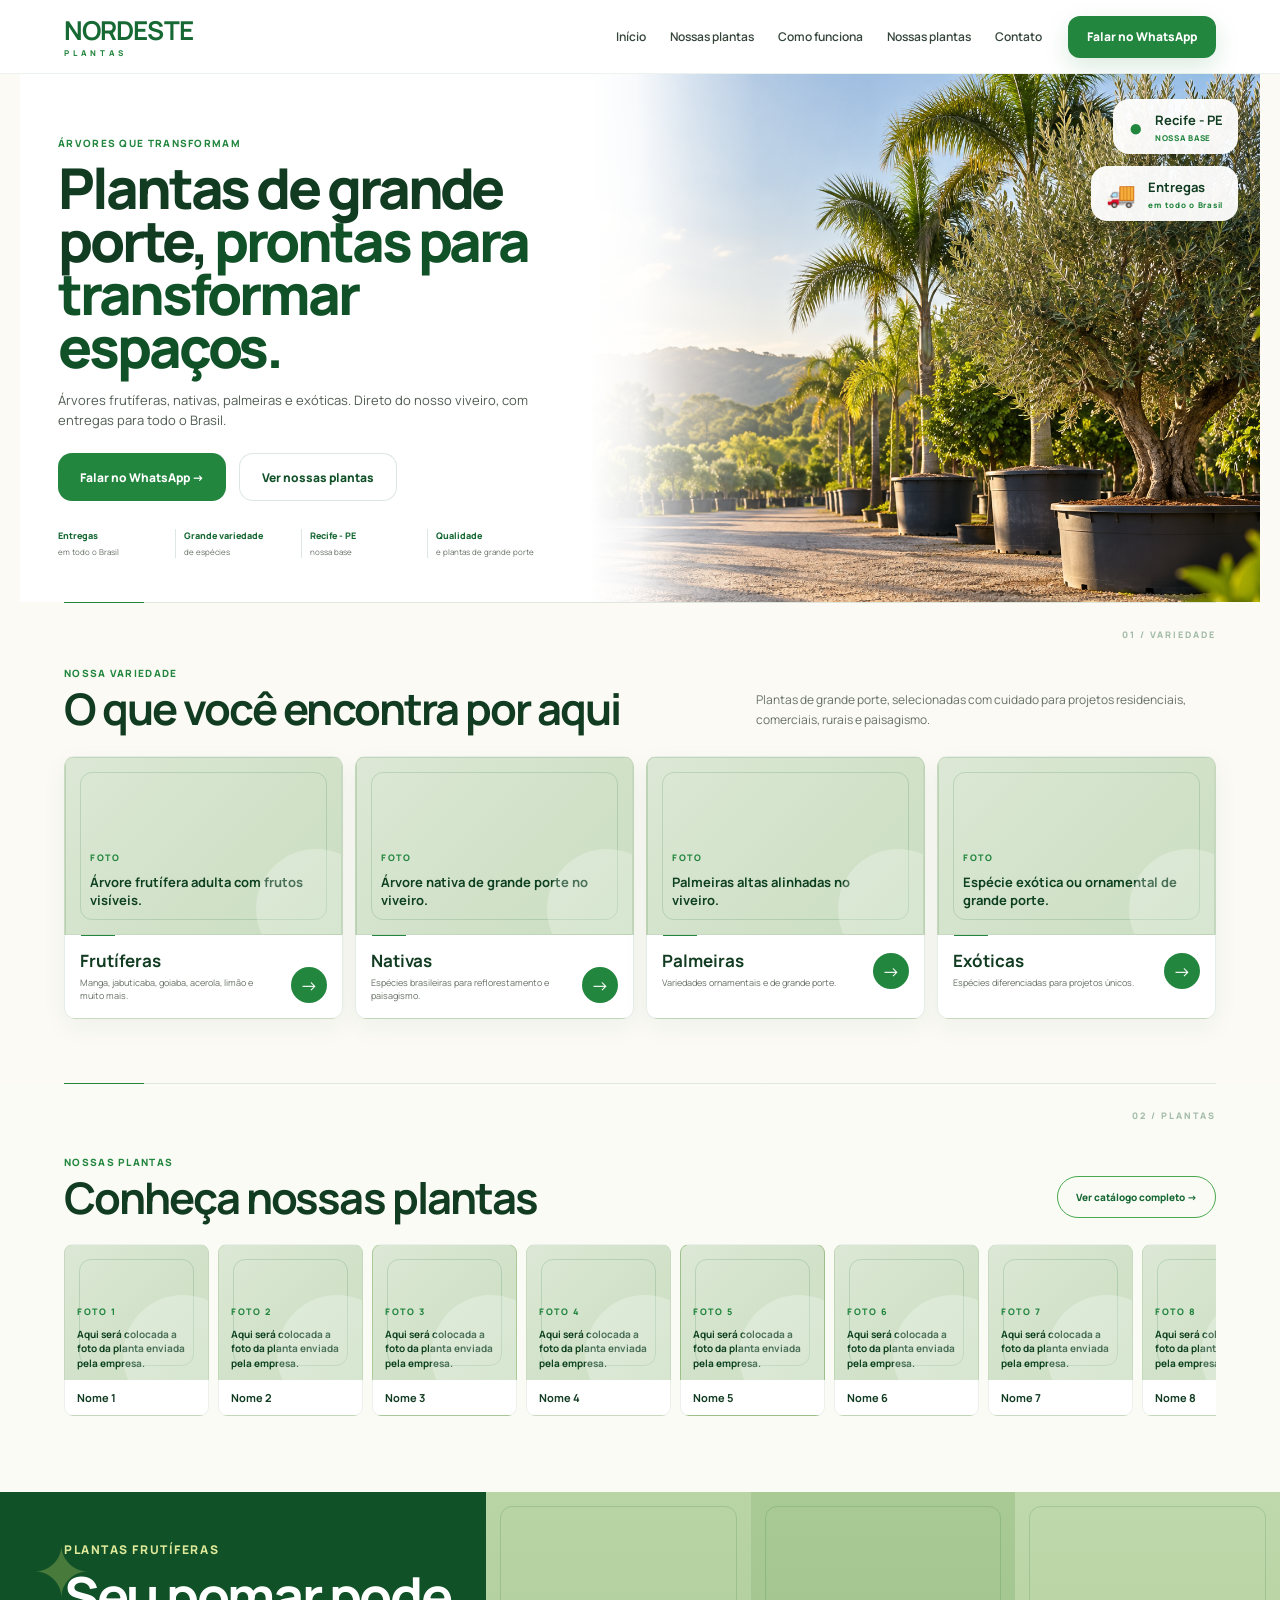
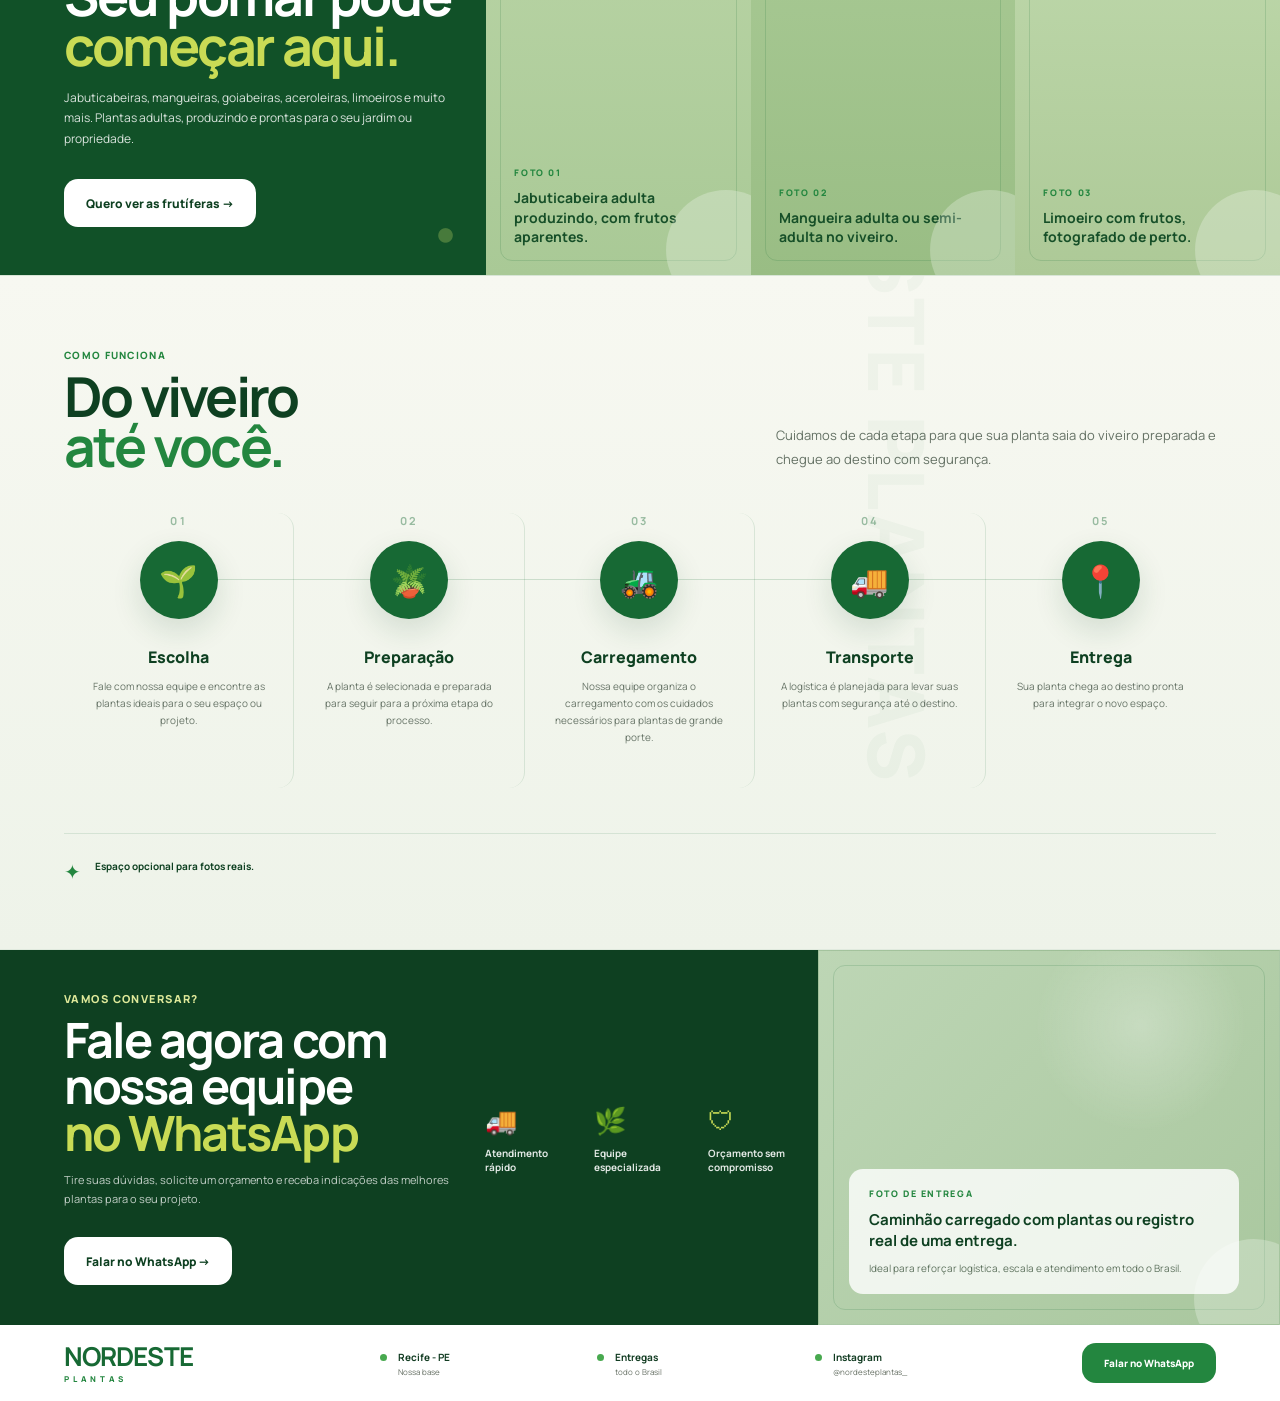
==== nordeste-plantas-landing/index.html @ 73babb0a "primeiro commit" ====
<!doctype html>
<html lang="pt-BR">
<head>
  <meta charset="utf-8">
  <meta name="viewport" content="width=device-width, initial-scale=1">
  <meta name="description" content="Nordeste Plantas — plantas de grande porte, frutíferas, nativas, palmeiras e exóticas com entregas para todo o Brasil.">
  <title>Nordeste Plantas</title>

  <link rel="preconnect" href="https://fonts.googleapis.com">
  <link rel="preconnect" href="https://fonts.gstatic.com" crossorigin>
  <link href="https://fonts.googleapis.com/css2?family=Manrope:wght@400;500;600;700;800&display=swap" rel="stylesheet">

  <link rel="stylesheet" href="style.css">
</head>

<body>

<header class="site-header">
  <a href="#inicio" class="brand" aria-label="Nordeste Plantas">
    <span class="brand-main">NORDESTE</span>
    <span class="brand-sub">PLANTAS</span>
  </a>

  <button class="menu-button" id="menuButton" aria-label="Abrir menu" aria-expanded="false">
    <span></span><span></span>
  </button>

  <nav class="site-nav" id="siteNav">
    <a href="#inicio">Início</a>
    <a href="#plantas">Nossas plantas</a>
    <a href="#processo">Como funciona</a>
    <a href="#viveiro">Nossas plantas</a>
    <a href="#contato">Contato</a>
  </nav>

  <a class="header-cta" href="https://wa.me/55NUMERO" target="_blank" rel="noopener noreferrer">
    Falar no WhatsApp
  </a>
</header>


<main>

  <!-- HERO -->
  <section class="hero" id="inicio">
    <div class="hero-copy">
      <p class="eyebrow">ÁRVORES QUE TRANSFORMAM</p>

      <h1>
        Plantas de grande porte,
        <span>prontas para transformar espaços.</span>
      </h1>

      <p class="hero-text">
        Árvores frutíferas, nativas, palmeiras e exóticas.
        Direto do nosso viveiro, com entregas para todo o Brasil.
      </p>

      <div class="hero-actions">
        <a class="btn btn-primary" href="https://wa.me/55NUMERO" target="_blank" rel="noopener noreferrer">
          Falar no WhatsApp →
        </a>

        <a class="btn btn-secondary" href="#plantas">
          Ver nossas plantas
        </a>
      </div>

      <div class="hero-facts">
        <div><strong>Entregas</strong><span>em todo o Brasil</span></div>
        <div><strong>Grande variedade</strong><span>de espécies</span></div>
        <div><strong>Recife - PE</strong><span>nossa base</span></div>
        <div><strong>Qualidade</strong><span>e plantas de grande porte</span></div>
      </div>
    </div>

    <div class="hero-visual">
      <img src="images/hero.png" alt="Foto principal do viveiro da Nordeste Plantas">

<div class="hero-badge badge-location">
        <span>●</span>
        <div><strong>Recife - PE</strong><small>NOSSA BASE</small></div>
      </div>

      <div class="hero-badge badge-delivery">
        <span>🚚</span>
        <div><strong>Entregas</strong><small>em todo o Brasil</small></div>
      </div>
    </div>
  </section>


  <!-- VARIEDADE -->
  <section class="catalog-section graphic-section" id="plantas"><span class="section-marker">01 / VARIEDADE</span>
    <div class="section-heading split">
      <div>
        <p class="eyebrow">NOSSA VARIEDADE</p>
        <h2>O que você encontra por aqui</h2>
      </div>

      <p>
        Plantas de grande porte, selecionadas com cuidado para projetos residenciais,
        comerciais, rurais e paisagismo.
      </p>
    </div>

    <div class="category-grid">
      <article class="category-card">
        <div class="image-slot category-slot"><span>FOTO</span><strong>Árvore frutífera adulta com frutos visíveis.</strong></div>
        <div class="card-copy">
          <div><h3>Frutíferas</h3><p>Manga, jabuticaba, goiaba, acerola, limão e muito mais.</p></div>
          <a href="#frutiferas">→</a>
        </div>
      </article>

      <article class="category-card">
        <div class="image-slot category-slot"><span>FOTO</span><strong>Árvore nativa de grande porte no viveiro.</strong></div>
        <div class="card-copy">
          <div><h3>Nativas</h3><p>Espécies brasileiras para reflorestamento e paisagismo.</p></div>
          <a href="#viveiro">→</a>
        </div>
      </article>

      <article class="category-card">
        <div class="image-slot category-slot"><span>FOTO</span><strong>Palmeiras altas alinhadas no viveiro.</strong></div>
        <div class="card-copy">
          <div><h3>Palmeiras</h3><p>Variedades ornamentais e de grande porte.</p></div>
          <a href="#viveiro">→</a>
        </div>
      </article>

      <article class="category-card">
        <div class="image-slot category-slot"><span>FOTO</span><strong>Espécie exótica ou ornamental de grande porte.</strong></div>
        <div class="card-copy">
          <div><h3>Exóticas</h3><p>Espécies diferenciadas para projetos únicos.</p></div>
          <a href="#viveiro">→</a>
        </div>
      </article>
    </div>
  </section>


  <!-- NOSSAS PLANTAS -->
<section class="nursery-section graphic-section" id="viveiro"><span class="section-marker">02 / PLANTAS</span>
    <div class="section-heading split">
      <div>
        <p class="eyebrow">NOSSAS PLANTAS</p>
        <h2>Conheça nossas plantas</h2>
      </div>

      <a class="outline-link" href="https://wa.me/55NUMERO" target="_blank" rel="noopener noreferrer">
        Ver catálogo completo →
      </a>
    </div>

    <div class="nursery-track" id="nurseryTrack">
      <article>
        <div class="image-slot nursery-slot"><span>FOTO 1</span><strong>Aqui será colocada a foto da planta enviada pela empresa.</strong></div>
        <div><strong>Nome 1</strong></div>
      </article>
      <article>
        <div class="image-slot nursery-slot"><span>FOTO 2</span><strong>Aqui será colocada a foto da planta enviada pela empresa.</strong></div>
        <div><strong>Nome 2</strong></div>
      </article>
      <article>
        <div class="image-slot nursery-slot"><span>FOTO 3</span><strong>Aqui será colocada a foto da planta enviada pela empresa.</strong></div>
        <div><strong>Nome 3</strong></div>
      </article>
      <article>
        <div class="image-slot nursery-slot"><span>FOTO 4</span><strong>Aqui será colocada a foto da planta enviada pela empresa.</strong></div>
        <div><strong>Nome 4</strong></div>
      </article>
      <article>
        <div class="image-slot nursery-slot"><span>FOTO 5</span><strong>Aqui será colocada a foto da planta enviada pela empresa.</strong></div>
        <div><strong>Nome 5</strong></div>
      </article>
      <article>
        <div class="image-slot nursery-slot"><span>FOTO 6</span><strong>Aqui será colocada a foto da planta enviada pela empresa.</strong></div>
        <div><strong>Nome 6</strong></div>
      </article>
      <article>
        <div class="image-slot nursery-slot"><span>FOTO 7</span><strong>Aqui será colocada a foto da planta enviada pela empresa.</strong></div>
        <div><strong>Nome 7</strong></div>
      </article>
      <article>
        <div class="image-slot nursery-slot"><span>FOTO 8</span><strong>Aqui será colocada a foto da planta enviada pela empresa.</strong></div>
        <div><strong>Nome 8</strong></div>
      </article>
    </div>
  </section>

  <!-- FRUTÍFERAS -->
  <section class="fruit-section" id="frutiferas"><span class="fruit-deco deco-one">✦</span><span class="fruit-deco deco-two">●</span>
    <div class="fruit-copy">
      <p class="eyebrow light">PLANTAS FRUTÍFERAS</p>
      <h2>Seu pomar pode <span>começar aqui.</span></h2>
      <p>
        Jabuticabeiras, mangueiras, goiabeiras, aceroleiras, limoeiros e muito mais.
        Plantas adultas, produzindo e prontas para o seu jardim ou propriedade.
      </p>

      <a class="btn btn-light" href="https://wa.me/55NUMERO" target="_blank" rel="noopener noreferrer">
        Quero ver as frutíferas →
      </a>
    </div>

    <div class="fruit-gallery">
      <div class="image-slot fruit-slot"><span>FOTO 01</span><strong>Jabuticabeira adulta produzindo, com frutos aparentes.</strong></div>
      <div class="image-slot fruit-slot"><span>FOTO 02</span><strong>Mangueira adulta ou semi-adulta no viveiro.</strong></div>
      <div class="image-slot fruit-slot"><span>FOTO 03</span><strong>Limoeiro com frutos, fotografado de perto.</strong></div>
    </div>
  </section>


  <!-- PROCESSO -->
  <section class="process-section process-green" id="processo"><span class="process-watermark">NORDESTE PLANTAS</span>

    <div class="process-intro">

      <div>
        <p class="eyebrow light">COMO FUNCIONA</p>

        <h2>
          Do viveiro
          <span>até você.</span>
        </h2>
      </div>

      <p>
        Cuidamos de cada etapa para que sua planta saia do viveiro
        preparada e chegue ao destino com segurança.
      </p>

    </div>

    <div class="process-flow">

      <article class="process-step">
        <span class="step-number">01</span>
        <div class="step-icon">🌱</div>
        <div class="step-copy">
          <h3>Escolha</h3>
          <p>
            Fale com nossa equipe e encontre as plantas
            ideais para o seu espaço ou projeto.
          </p>
        </div>
      </article>

      <article class="process-step">
        <span class="step-number">02</span>
        <div class="step-icon">🪴</div>
        <div class="step-copy">
          <h3>Preparação</h3>
          <p>
            A planta é selecionada e preparada para seguir
            para a próxima etapa do processo.
          </p>
        </div>
      </article>

      <article class="process-step">
        <span class="step-number">03</span>
        <div class="step-icon">🚜</div>
        <div class="step-copy">
          <h3>Carregamento</h3>
          <p>
            Nossa equipe organiza o carregamento com os
            cuidados necessários para plantas de grande porte.
          </p>
        </div>
      </article>

      <article class="process-step">
        <span class="step-number">04</span>
        <div class="step-icon">🚚</div>
        <div class="step-copy">
          <h3>Transporte</h3>
          <p>
            A logística é planejada para levar suas plantas
            com segurança até o destino.
          </p>
        </div>
      </article>

      <article class="process-step">
        <span class="step-number">05</span>
        <div class="step-icon">📍</div>
        <div class="step-copy">
          <h3>Entrega</h3>
          <p>
            Sua planta chega ao destino pronta para integrar
            o novo espaço.
          </p>
        </div>
      </article>

    </div>

    <div class="process-note">
      <span>✦</span>

      <p>
        <strong>Espaço opcional para fotos reais.</strong>
       
      </p>
    </div>

  </section>


  <!-- CTA -->
  <section class="final-cta" id="contato">
    <div class="cta-copy">
      <p class="eyebrow light">VAMOS CONVERSAR?</p>
      <h2>Fale agora com nossa equipe <span>no WhatsApp</span></h2>
      <p>
        Tire suas dúvidas, solicite um orçamento e receba indicações das melhores
        plantas para o seu projeto.
      </p>

      <a class="btn btn-light" href="https://wa.me/55NUMERO" target="_blank" rel="noopener noreferrer">
        Falar no WhatsApp →
      </a>
    </div>

    <div class="cta-points">
      <div><span>🚚</span><strong>Atendimento rápido</strong></div>
      <div><span>🌿</span><strong>Equipe especializada</strong></div>
      <div><span>🛡</span><strong>Orçamento sem compromisso</strong></div>
    </div>

    <div class="cta-image image-slot cta-photo-slot">
      <div class="image-slot-content">
        <span>FOTO DE ENTREGA</span>
        <strong>Caminhão carregado com plantas ou registro real de uma entrega.</strong>
        <small>Ideal para reforçar logística, escala e atendimento em todo o Brasil.</small>
      </div>
    </div>
  </section>

</main>


<footer class="site-footer">
  <a href="#inicio" class="brand footer-brand">
    <span class="brand-main">NORDESTE</span>
    <span class="brand-sub">PLANTAS</span>
  </a>

  <div class="footer-item"><strong>Recife - PE</strong><span>Nossa base</span></div>
  <div class="footer-item"><strong>Entregas</strong><span>todo o Brasil</span></div>
  <div class="footer-item"><strong>Instagram</strong><span>@nordesteplantas_</span></div>

  <a class="footer-cta" href="https://wa.me/55NUMERO" target="_blank" rel="noopener noreferrer">
    Falar no WhatsApp
  </a>
</footer>

<script src="script.js"></script>
</body>
</html>
---- nordeste-plantas-landing/style.css ----
:root {
  --green-950: #0e4021;
  --green-900: #115128;
  --green-800: #176934;
  --green-700: #23863f;
  --green-500: #48a94f;

  --lime: #c9db55;

  --cream: #faf9f2;
  --paper: #ffffff;
  --soft: #f1f5eb;

  --text: #123c22;
  --muted: #667064;

  --line: rgba(20, 86, 43, .14);
  --shadow: 0 18px 45px rgba(20, 70, 35, .10);
}

* {
  box-sizing: border-box;
}

html {
  scroll-behavior: smooth;
}

body {
  margin: 0;
  background: var(--cream);
  color: var(--text);
  font-family: "Manrope", sans-serif;
  overflow-x: hidden;
}

img {
  width: 100%;
  display: block;
}

a {
  color: inherit;
  text-decoration: none;
}

button {
  font: inherit;
}


/* HEADER */

.site-header {
  height: 88px;
  padding: 0 5vw;

  position: sticky;
  top: 0;
  z-index: 50;

  display: flex;
  align-items: center;
  gap: 30px;

  background: rgba(255,255,255,.94);
  backdrop-filter: blur(14px);

  border-bottom: 1px solid rgba(24,87,42,.08);
}

.brand {
  margin-right: auto;

  display: inline-flex;
  flex-direction: column;

  line-height: 1;
}

.brand-main {
  color: var(--green-800);

  font-size: 28px;
  font-weight: 700;

  letter-spacing: -.035em;
}

.brand-sub {
  margin-top: 8px;

  color: var(--green-700);

  font-size: 9px;
  font-weight: 800;

  letter-spacing: .50em;
}

.site-nav {
  display: flex;
  align-items: center;
  gap: 26px;
}

.site-nav a {
  color: #35453a;

  font-size: 12px;
  font-weight: 600;

  position: relative;
}

.site-nav a::after {
  content: "";

  position: absolute;

  left: 0;
  bottom: -7px;

  width: 0;
  height: 2px;

  background: var(--green-700);

  transition: width .25s ease;
}

.site-nav a:hover::after {
  width: 100%;
}

.header-cta,
.btn,
.footer-cta {
  min-height: 48px;

  padding: 0 22px;

  display: inline-flex;
  align-items: center;
  justify-content: center;

  border-radius: 14px;

  font-size: 12px;
  font-weight: 800;

  transition:
    transform .25s ease,
    box-shadow .25s ease;
}

.header-cta {
  color: white;
  background: var(--green-700);

  box-shadow: 0 9px 25px rgba(32,129,58,.16);
}

.header-cta:hover,
.btn:hover,
.footer-cta:hover {
  transform: translateY(-2px);
}

.menu-button {
  display: none;

  width: 42px;
  height: 42px;

  padding: 0;

  border: 0;

  background: transparent;
}

.menu-button span {
  display: block;

  width: 24px;
  height: 1px;

  margin: 6px auto;

  background: var(--green-900);
}


/* TEXT */

.eyebrow {
  margin: 0;

  color: var(--green-700);

  font-size: 10px;
  font-weight: 800;

  letter-spacing: .13em;
}

.eyebrow.light {
  color: #dfe99a;
}

.section-heading {
  margin-bottom: 36px;
}

.section-heading.split {
  display: flex;
  align-items: end;
  justify-content: space-between;

  gap: 40px;
}

.section-heading h2 {
  margin: 8px 0 0;

  font-size: clamp(34px, 4vw, 55px);
  line-height: .96;

  letter-spacing: -.045em;
}

.section-heading > p {
  max-width: 510px;

  margin: 0;

  color: var(--muted);

  font-size: 13px;

  line-height: 1.8;
}


/* HERO */

.hero {
  min-height: 665px;

  display: grid;
  grid-template-columns: 47% 53%;

  overflow: hidden;

  background: var(--paper);
}

.hero-copy {
  padding: 80px 4vw 60px 6vw;

  align-self: center;

  z-index: 2;
}

.hero h1 {
  max-width: 650px;

  margin: 16px 0 20px;

  font-size: clamp(48px, 5.5vw, 76px);
  font-weight: 800;

  line-height: .93;

  letter-spacing: -.055em;
}

.hero h1 span {
  color: var(--green-900);
}

.hero-text {
  max-width: 560px;

  margin: 0;

  color: #505c52;

  font-size: 15px;

  line-height: 1.7;
}

.hero-actions {
  margin-top: 28px;

  display: flex;
  gap: 13px;
  flex-wrap: wrap;
}

.btn-primary {
  color: white;
  background: var(--green-700);
}

.btn-secondary {
  color: var(--green-900);

  border: 1px solid var(--line);

  background: #fff;
}

.hero-facts {
  margin-top: 40px;

  display: grid;
  grid-template-columns:
    repeat(4, 1fr);

  gap: 10px;
}

.hero-facts div {
  padding-right: 12px;

  border-right: 1px solid var(--line);
}

.hero-facts div:last-child {
  border: 0;
}

.hero-facts strong,
.hero-facts span {
  display: block;
}

.hero-facts strong {
  color: var(--green-800);

  font-size: 10px;
  font-weight: 800;
}

.hero-facts span {
  margin-top: 4px;

  color: var(--muted);

  font-size: 9px;

  line-height: 1.45;
}

.hero-visual {
  position: relative;

  min-height: 665px;
}

.hero-visual > img {
  width: 100%;
  height: 100%;

  object-fit: cover;
}

.hero-visual::before {
  content: "";

  position: absolute;
  inset: 0;

  z-index: 1;

  background:
    linear-gradient(
      90deg,
      white 0%,
      rgba(255,255,255,.75) 5%,
      rgba(255,255,255,.1) 18%,
      transparent 34%
    );
}

.hero-badge {
  position: absolute;

  right: 24px;

  z-index: 3;

  padding: 14px 18px;

  display: flex;
  align-items: center;

  gap: 12px;

  border-radius: 18px;

  background: rgba(255,255,255,.95);

  box-shadow: var(--shadow);
}

.hero-badge > span {
  color: var(--green-700);

  font-size: 24px;
}

.hero-badge strong,
.hero-badge small {
  display: block;
}

.hero-badge strong {
  font-size: 13px;
}

.hero-badge small {
  margin-top: 3px;

  color: var(--green-700);

  font-size: 8px;
  font-weight: 800;

  letter-spacing: .09em;
}

.badge-location {
  top: 30px;
}

.badge-delivery {
  top: 110px;
}


/* CATALOG */

.catalog-section,
.process-section,
.nursery-section {
  padding: 85px 5vw;
}

.category-grid {
  display: grid;
  grid-template-columns: repeat(4,1fr);

  gap: 14px;
}

.category-card {
  overflow: hidden;

  border-radius: 14px;

  background: white;

  border: 1px solid rgba(19,76,36,.1);

  box-shadow:
    0 10px 35px rgba(23,78,38,.06);
}

.category-card > img {
  height: 220px;

  object-fit: cover;
}

.card-copy {
  padding: 18px;

  display: flex;
  gap: 16px;
  justify-content: space-between;
  align-items: flex-end;
}

.card-copy h3 {
  margin: 0 0 4px;

  font-size: 20px;
}

.card-copy p {
  margin: 0;

  color: var(--muted);

  font-size: 10px;

  line-height: 1.5;
}

.card-copy > a {
  flex: 0 0 auto;

  width: 36px;
  height: 36px;

  display: grid;
  place-items: center;

  border-radius: 50%;

  color: white;
  background: var(--green-700);

  font-size: 18px;
}


/* FRUITS */

.fruit-section {
  min-height: 440px;

  display: grid;
  grid-template-columns: 38% 62%;

  color: white;
  background: var(--green-900);

  overflow: hidden;
}

.fruit-copy {
  padding: 64px 5vw;

  align-self: center;
}

.fruit-copy h2 {
  margin: 10px 0 16px;

  font-size: clamp(42px, 5vw, 68px);
  line-height: .94;

  letter-spacing: -.045em;
}

.fruit-copy h2 span {
  display: block;

  color: var(--lime);
}

.fruit-copy > p {
  max-width: 520px;

  color: rgba(255,255,255,.84);

  font-size: 13px;

  line-height: 1.7;
}

.btn-light {
  margin-top: 18px;

  color: var(--green-950);

  background: white;
}

.fruit-gallery {
  display: grid;
  grid-template-columns:
    1fr 1fr 1fr;

  min-height: 440px;
}

.fruit-gallery img {
  height: 100%;
  object-fit: cover;
}



/* PROCESS — DO VIVEIRO ATÉ VOCÊ */

.process-green {
  padding: 90px 5vw 85px;
  background: linear-gradient(135deg, #0f4d27, #176934);
  color: white;
  overflow: hidden;
}

.process-intro {
  max-width: 1250px;
  margin: 0 auto 55px;
  display: flex;
  align-items: flex-end;
  justify-content: space-between;
  gap: 50px;
}

.process-intro > div {
  max-width: 650px;
}

.process-intro .eyebrow {
  color: #cadd82;
}

.process-intro h2 {
  margin: 10px 0 0;
  font-size: clamp(44px, 5vw, 70px);
  line-height: .9;
  letter-spacing: -.05em;
}

.process-intro h2 span {
  display: block;
  color: #d5e66e;
}

.process-intro > p {
  max-width: 440px;
  margin: 0;
  color: rgba(255,255,255,.72);
  font-size: 13px;
  line-height: 1.8;
}

.process-flow {
  max-width: 1250px;
  margin: auto;
  display: grid;
  grid-template-columns: repeat(5, 1fr);
  position: relative;
}

.process-flow::before {
  content: "";
  position: absolute;
  left: 8%;
  right: 8%;
  top: 76px;
  height: 1px;
  background: rgba(255,255,255,.22);
  z-index: 0;
}

.process-step {
  position: relative;
  z-index: 1;
  min-height: 330px;
  padding: 0 24px 25px;
  text-align: center;
  border-right: 1px solid rgba(255,255,255,.12);
}

.process-step:last-child {
  border-right: none;
}

.step-number {
  display: block;
  margin-bottom: 13px;
  color: rgba(255,255,255,.35);
  font-size: 11px;
  font-weight: 700;
  letter-spacing: .2em;
}

.process-step .step-icon {
  width: 92px;
  height: 92px;
  margin: 0 auto 27px;
  display: grid;
  place-items: center;
  position: relative;
  z-index: 2;
  border-radius: 50%;
  background: rgba(255,255,255,.95);
  color: #125c2d;
  font-size: 36px;
  box-shadow: 0 15px 35px rgba(0,0,0,.13);
  transition: transform .3s ease, box-shadow .3s ease;
}

.process-step:hover .step-icon {
  transform: translateY(-5px);
  box-shadow: 0 20px 40px rgba(0,0,0,.18);
}

.step-copy h3 {
  margin: 0 0 10px;
  font-size: 16px;
  font-weight: 800;
}

.step-copy p {
  max-width: 185px;
  margin: auto;
  color: rgba(255,255,255,.68);
  font-size: 10px;
  line-height: 1.7;
}

.process-note {
  max-width: 1250px;
  margin: 45px auto 0;
  padding-top: 24px;
  display: flex;
  gap: 14px;
  align-items: flex-start;
  border-top: 1px solid rgba(255,255,255,.14);
}

.process-note > span {
  color: #d5e66e;
  font-size: 20px;
}

.process-note p {
  max-width: 680px;
  margin: 0;
  color: rgba(255,255,255,.60);
  font-size: 10px;
  line-height: 1.7;
}

.process-note strong {
  color: rgba(255,255,255,.92);
}


/* NURSERY */

.nursery-section {
  background: #fbfbf6;
}

.outline-link {
  min-height: 42px;

  padding: 0 18px;

  display: inline-flex;
  align-items: center;

  border-radius: 999px;

  border: 1px solid var(--green-500);

  color: var(--green-800);

  font-size: 10px;
  font-weight: 800;
}

.nursery-track {
  display: grid;
  grid-template-columns:
    repeat(8, minmax(160px,1fr));

  gap: 10px;

  overflow-x: auto;

  padding-bottom: 6px;

  scrollbar-width: thin;
}

.nursery-track article {
  min-width: 160px;

  overflow: hidden;

  border-radius: 10px;

  background: white;

  border: 1px solid rgba(18,72,32,.08);
}

.nursery-track img {
  height: 170px;

  object-fit: cover;
}

.nursery-track article div {
  padding: 10px 12px;
}

.nursery-track strong,
.nursery-track small {
  display: block;
}

.nursery-track strong {
  font-size: 11px;
}

.nursery-track small {
  margin-top: 2px;

  color: var(--muted);

  font-size: 8px;
}


/* CTA */

.final-cta {
  min-height: 330px;

  display: grid;
  grid-template-columns:
    1.1fr .75fr 1fr;

  align-items: center;

  color: white;
  background: var(--green-950);
}

.cta-copy {
  padding: 50px 0 50px 5vw;
}

.cta-copy h2 {
  margin: 8px 0 14px;

  font-size: clamp(38px, 4.5vw, 58px);
  line-height: .96;

  letter-spacing: -.04em;
}

.cta-copy h2 span {
  display: block;

  color: var(--lime);
}

.cta-copy > p {
  max-width: 520px;

  color: rgba(255,255,255,.75);

  font-size: 11px;

  line-height: 1.7;
}

.cta-points {
  display: flex;
  justify-content: center;

  gap: 28px;
}

.cta-points div {
  display: flex;
  flex-direction: column;

  gap: 8px;

  max-width: 110px;

  color: rgba(255,255,255,.88);

  font-size: 10px;
}

.cta-points span {
  color: var(--lime);

  font-size: 26px;
}

.cta-image {
  align-self: stretch;

  min-height: 330px;
}

.cta-image img {
  width: 100%;
  height: 100%;

  object-fit: cover;
}


/* FOOTER */

.site-footer {
  padding: 22px 5vw;

  display: grid;
  grid-template-columns:
    1.2fr .8fr .8fr 1fr auto;

  gap: 22px;

  align-items: center;

  background: white;
}

.footer-brand {
  margin: 0;
}

.footer-item strong,
.footer-item span {
  display: block;
}

.footer-item strong {
  font-size: 10px;
}

.footer-item span {
  margin-top: 2px;

  color: var(--muted);

  font-size: 8px;
}

.footer-cta {
  min-height: 40px;

  color: white;
  background: var(--green-700);

  font-size: 10px;
}


/* RESPONSIVO */

@media (max-width: 1050px) {

  .header-cta {
    display: none;
  }

  .menu-button {
    display: block;
  }

  .site-nav {
    position: absolute;

    top: 88px;
    left: 0;
    right: 0;

    display: none;

    padding: 25px 5vw;

    flex-direction: column;
    align-items: flex-start;

    background: white;

    border-bottom: 1px solid var(--line);
  }

  .site-nav.open {
    display: flex;
  }

  .hero {
    grid-template-columns: 1fr;
  }

  .hero-copy {
    padding:
      65px
      7vw
      30px;
  }

  .hero-visual {
    min-height: 560px;
  }

  .category-grid {
    grid-template-columns:
      1fr 1fr;
  }

  .fruit-section {
    grid-template-columns: 1fr;
  }

  .fruit-gallery {
    min-height: 340px;
  }

  .process-grid {
    grid-template-columns:
      1fr 1fr 1fr;
  }

  .process-grid article::after {
    display: none;
  }

  .final-cta {
    grid-template-columns: 1fr;
  }

  .cta-copy {
    padding:
      50px
      7vw;
  }

  .cta-points {
    justify-content: flex-start;

    padding:
      0
      7vw
      45px;
  }

  .cta-image {
    min-height: 300px;
  }

  .site-footer {
    grid-template-columns:
      1fr 1fr;
  }

}


@media (max-width: 620px) {

  .site-header {
    height: 76px;

    padding:
      0
      18px;
  }

  .site-nav {
    top: 76px;
  }

  .brand-main {
    font-size: 23px;
  }

  .hero-copy {
    padding:
      55px
      20px
      30px;
  }

  .hero h1 {
    font-size: 48px;
  }

  .hero-facts {
    grid-template-columns:
      1fr 1fr;
  }

  .hero-facts div:nth-child(2) {
    border: 0;
  }

  .hero-visual {
    min-height: 430px;
  }

  .hero-badge {
    right: 14px;

    padding:
      10px
      12px;
  }

  .badge-location {
    top: 18px;
  }

  .badge-delivery {
    top: 87px;
  }

  .catalog-section,
  .process-section,
  .nursery-section {
    padding:
      70px
      20px;
  }

  .section-heading.split {
    align-items: flex-start;
    flex-direction: column;

    gap: 14px;
  }

  .category-grid {
    grid-template-columns: 1fr;
  }

  .category-card > img {
    height: 240px;
  }

  .fruit-copy {
    padding:
      55px
      20px;
  }

  .fruit-gallery {
    grid-template-columns: 1fr;
  }

  .fruit-gallery img {
    height: 250px;
  }

  .process-grid {
    grid-template-columns:
      1fr;
  }

  .process-grid article {
    padding:
      15px
      0;
  }

  .cta-copy {
    padding:
      45px
      20px;
  }

  .cta-points {
    padding:
      0
      20px
      35px;

    flex-wrap: wrap;
  }

  .site-footer {
    padding:
      25px
      20px;

    grid-template-columns: 1fr;
  }

}


/* RESPONSIVO DA SEÇÃO PROCESSO */

@media (max-width: 1000px) {
  .process-intro {
    align-items: flex-start;
    flex-direction: column;
    gap: 20px;
  }

  .process-flow {
    grid-template-columns: repeat(3, 1fr);
  }

  .process-flow::before {
    display: none;
  }

  .process-step {
    padding: 30px 20px;
    border-right: none;
    border-bottom: 1px solid rgba(255,255,255,.12);
  }
}

@media (max-width: 650px) {
  .process-green {
    padding: 70px 20px;
  }

  .process-intro {
    margin-bottom: 35px;
  }

  .process-intro h2 {
    font-size: 48px;
  }

  .process-flow {
    grid-template-columns: 1fr;
  }

  .process-step {
    min-height: auto;
    padding: 25px 0;
    display: grid;
    grid-template-columns: 55px 75px 1fr;
    gap: 14px;
    align-items: center;
    text-align: left;
  }

  .step-number {
    margin: 0;
    text-align: center;
  }

  .process-step .step-icon {
    width: 68px;
    height: 68px;
    margin: 0;
    font-size: 27px;
  }

  .step-copy h3 {
    font-size: 15px;
  }

  .step-copy p {
    max-width: none;
    margin: 0;
    font-size: 10px;
  }

  .process-note {
    margin-top: 30px;
  }
}


/* =========================================================
   V3 — MAIS FIEL AO MOCKUP APROVADO
   ========================================================= */
body{background:#fbfaf5;}
.site-header{height:74px;padding:0 max(5vw,calc((100vw - 1240px)/2));gap:26px;}
.brand-main{font-size:26px}.brand-sub{margin-top:6px;font-size:8px}.site-nav{gap:24px}.header-cta{min-height:42px;padding:0 19px;border-radius:12px}
.hero{width:min(1240px,100%);min-height:520px;margin:0 auto;grid-template-columns:46% 54%;background:#fff}
.hero-copy{padding:62px 36px 44px 38px}.hero h1{max-width:550px;margin:12px 0 16px;font-size:clamp(42px,4.4vw,62px);line-height:.94}.hero-text{max-width:500px;font-size:13px;line-height:1.6}.hero-actions{margin-top:22px}.hero-facts{margin-top:28px;gap:8px}.hero-facts strong{font-size:9px}.hero-facts span{font-size:8px}
.hero-visual{min-height:520px;background:#d7e7cc}.hero-visual>img{opacity:0}.hero-visual::before{background:linear-gradient(90deg,#fff 0%,rgba(255,255,255,.86) 6%,rgba(255,255,255,.20) 18%,transparent 36%)}.hero-badge{right:22px;padding:11px 15px;border-radius:16px}.badge-location{top:25px}.badge-delivery{top:92px}
.catalog-section,.process-section,.nursery-section{padding:64px max(5vw,calc((100vw - 1240px)/2))}.section-heading{margin-bottom:26px}.section-heading h2{font-size:clamp(32px,3.4vw,46px)}.section-heading>p{max-width:460px;font-size:12px;line-height:1.65}
.category-grid{gap:12px}.category-card{border-radius:11px;box-shadow:0 8px 26px rgba(23,78,38,.05)}.category-card>img{height:178px;opacity:0}.category-card:nth-child(1){background:linear-gradient(#dcead2 0 178px,#fff 178px)}.category-card:nth-child(2){background:linear-gradient(#d5e4cb 0 178px,#fff 178px)}.category-card:nth-child(3){background:linear-gradient(#d1e3c6 0 178px,#fff 178px)}.category-card:nth-child(4){background:linear-gradient(#dae8cf 0 178px,#fff 178px)}.card-copy{padding:14px 15px 15px}.card-copy h3{font-size:17px}.card-copy p{font-size:9px}
.fruit-section{min-height:355px;grid-template-columns:38% 62%}.fruit-copy{padding:48px max(5vw,calc((100vw - 1240px)/2));padding-right:36px}.fruit-copy h2{font-size:clamp(38px,4.2vw,56px)}.fruit-copy>p{font-size:12px}.fruit-gallery{min-height:355px;background:#b8d4a4}.fruit-gallery img{opacity:0}.fruit-gallery{grid-template-columns:repeat(3,1fr)}.fruit-gallery>*:nth-child(1){background:#b8d4a4}.fruit-gallery>*:nth-child(2){background:#a9cb95}.fruit-gallery>*:nth-child(3){background:#bdd8aa}
.process-green{padding:72px max(5vw,calc((100vw - 1240px)/2)) 64px}.process-intro{margin-bottom:42px}.process-intro h2{font-size:clamp(40px,4.3vw,58px)}.process-step{min-height:275px}.process-step .step-icon{width:78px;height:78px;font-size:31px}.process-flow::before{top:66px}
.nursery-section{overflow:hidden}.nursery-track{grid-template-columns:repeat(8,minmax(145px,1fr));gap:9px}.nursery-track article{min-width:145px;border-radius:9px}.nursery-track img{height:135px;opacity:0}.nursery-track article:nth-child(1){background:linear-gradient(#d5e4cb 0 135px,#fff 135px)}.nursery-track article:nth-child(2){background:linear-gradient(#d2e5c6 0 135px,#fff 135px)}.nursery-track article:nth-child(3){background:linear-gradient(#b8d4a4 0 135px,#fff 135px)}.nursery-track article:nth-child(4){background:linear-gradient(#d9e7cf 0 135px,#fff 135px)}.nursery-track article:nth-child(5){background:linear-gradient(#a9cb95 0 135px,#fff 135px)}.nursery-track article:nth-child(6){background:linear-gradient(#cee2c2 0 135px,#fff 135px)}.nursery-track article:nth-child(7){background:linear-gradient(#d8e7cf 0 135px,#fff 135px)}.nursery-track article:nth-child(8){background:linear-gradient(#d4e5ca 0 135px,#fff 135px)}
.final-cta{min-height:275px;grid-template-columns:1.05fr .72fr 1fr}.cta-copy{padding:40px 0 40px max(5vw,calc((100vw - 1240px)/2))}.cta-copy h2{font-size:clamp(34px,3.8vw,50px)}.cta-image{min-height:275px;background:#c7dcc0}.cta-image img{opacity:0}.site-footer{padding:18px max(5vw,calc((100vw - 1240px)/2))}
@media(max-width:1050px){.site-header{height:76px;padding:0 24px}.site-nav{top:76px}.hero{width:100%;grid-template-columns:1fr}.hero-copy{padding:52px 7vw 28px}.hero-visual{min-height:380px}.catalog-section,.process-section,.nursery-section,.process-green{padding-left:7vw;padding-right:7vw}}
@media(max-width:620px){.hero h1{font-size:44px}.hero-visual{min-height:320px}.hero-facts{grid-template-columns:1fr 1fr}.category-card>img{height:200px}.category-card:nth-child(1){background:linear-gradient(#dcead2 0 200px,#fff 200px)}.category-card:nth-child(2){background:linear-gradient(#d5e4cb 0 200px,#fff 200px)}.category-card:nth-child(3){background:linear-gradient(#d1e3c6 0 200px,#fff 200px)}.category-card:nth-child(4){background:linear-gradient(#dae8cf 0 200px,#fff 200px)}.fruit-gallery{display:grid;grid-template-columns:1fr}.fruit-gallery>*{min-height:180px}}

/* V4 - DETALHAMENTO PREMIUM */
.image-slot{position:relative;overflow:hidden;background:linear-gradient(135deg,#dce8d5,#c9ddc0);border:1px solid rgba(26,92,46,.10)}
.image-slot::before{content:"";position:absolute;inset:14px;border:1px solid rgba(23,105,52,.16);border-radius:12px;pointer-events:none}
.image-slot::after{content:"";position:absolute;width:120px;height:120px;right:-35px;bottom:-35px;border-radius:50%;background:rgba(255,255,255,.25);pointer-events:none}
.image-slot-content,.category-slot,.fruit-slot,.nursery-slot{position:relative;z-index:2}
.image-slot span{display:block;margin-bottom:9px;color:var(--green-700);font-size:9px;font-weight:800;letter-spacing:.18em}
.image-slot strong{display:block;max-width:360px;color:var(--green-950);font-size:15px;line-height:1.4}
.image-slot small{display:block;margin-top:9px;max-width:360px;color:#5f735f;font-size:10px;line-height:1.6}

.hero-photo-slot{display:flex;align-items:flex-end;padding:44px;background:radial-gradient(circle at 72% 32%,rgba(255,255,255,.42),transparent 26%),linear-gradient(135deg,#d7e7cc,#bfd7b4)}
.hero-photo-slot .image-slot-content{max-width:380px;padding:22px 24px;border-radius:16px;background:rgba(255,255,255,.76);backdrop-filter:blur(7px);box-shadow:0 12px 28px rgba(14,64,33,.09)}
.hero-photo-slot .image-slot-content strong{font-size:18px}

.category-card{position:relative;transition:transform .25s ease,box-shadow .25s ease}
.category-card:hover{transform:translateY(-4px);box-shadow:0 16px 38px rgba(23,78,38,.10)}
.category-slot{min-height:178px;padding:24px;display:flex;flex-direction:column;justify-content:flex-end}
.category-slot strong{font-size:13px;max-width:240px}

.fruit-section{position:relative}
.fruit-deco{position:absolute;z-index:3;color:rgba(213,230,110,.28);pointer-events:none}
.deco-one{left:2.5%;top:30px;font-size:70px}
.deco-two{left:34%;bottom:20px;font-size:34px}
.fruit-slot{min-height:355px;padding:28px;display:flex;flex-direction:column;justify-content:flex-end;border:none;border-radius:0}
.fruit-slot:nth-child(1){background:linear-gradient(180deg,#b9d4a5,#a9c996)}
.fruit-slot:nth-child(2){background:linear-gradient(180deg,#a9ca95,#99bd84)}
.fruit-slot:nth-child(3){background:linear-gradient(180deg,#bfd9ac,#adc997)}
.fruit-slot strong{max-width:220px;color:#164f28;font-size:14px}

.graphic-section{position:relative}
.section-marker{position:absolute;right:5vw;top:26px;color:rgba(20,86,43,.38);font-size:9px;font-weight:800;letter-spacing:.22em}
.graphic-section::before{content:"";position:absolute;left:5vw;right:5vw;top:0;height:1px;background:linear-gradient(90deg,var(--green-700) 0 80px,rgba(20,86,43,.12) 80px 100%)}

.process-green{position:relative}
.process-watermark{position:absolute;right:-28px;top:44px;color:rgba(255,255,255,.035);font-size:78px;font-weight:800;letter-spacing:.03em;transform:rotate(90deg);transform-origin:center;pointer-events:none}
.process-step{transition:background .25s ease;border-radius:16px}
.process-step:hover{background:rgba(255,255,255,.035)}

.nursery-track article{transition:transform .25s ease,box-shadow .25s ease}
.nursery-track article:hover{transform:translateY(-3px);box-shadow:0 12px 26px rgba(23,78,38,.08)}
.nursery-slot{min-height:135px;padding:16px;display:flex;flex-direction:column;justify-content:flex-end;border:none;border-radius:0}
.nursery-slot strong{max-width:150px;font-size:10px;line-height:1.45}

.cta-photo-slot{min-height:275px;padding:30px;display:flex;align-items:flex-end;background:radial-gradient(circle at 70% 20%,rgba(255,255,255,.26),transparent 24%),linear-gradient(135deg,#bdd6b5,#a9c79e)}
.cta-photo-slot .image-slot-content{max-width:390px;padding:18px 20px;border-radius:14px;background:rgba(255,255,255,.80)}
.cta-photo-slot .image-slot-content strong{font-size:15px}

.card-copy{position:relative}
.card-copy::before{content:"";position:absolute;left:16px;top:0;width:34px;height:2px;background:var(--green-700);transform:translateY(-1px)}
.footer-item{position:relative;padding-left:18px}
.footer-item::before{content:"";position:absolute;left:0;top:4px;width:7px;height:7px;border-radius:50%;background:var(--green-500)}

@media(max-width:620px){
  .section-marker{right:20px;top:18px}
  .hero-photo-slot{padding:20px}
  .hero-photo-slot .image-slot-content{max-width:320px;padding:16px 17px}
  .fruit-deco,.process-watermark{display:none}
}


/* =========================================================
   V5 — HIERARQUIA E CONTRASTE
   ========================================================= */

/* HERO: foto real + degradê, sem legenda sobre a imagem */
.hero-visual{
  position:relative;
  min-height:520px;
  background:#d7e7cc;
  overflow:hidden;
}
.hero-visual > img{
  display:block !important;
  width:100%;
  height:100%;
  object-fit:cover;
  opacity:1 !important;
}
.hero-visual::before{
  content:"";
  position:absolute;
  inset:0;
  z-index:1;
  pointer-events:none;
  background:linear-gradient(90deg,#fff 0%,rgba(255,255,255,.90) 7%,rgba(255,255,255,.50) 15%,rgba(255,255,255,.14) 25%,transparent 42%);
}
.hero-badge{z-index:3}

/* NOSSAS PLANTAS: catálogo vem antes do destaque das frutíferas */
.nursery-section{
  background:#fbfbf6;
  padding-top:72px;
  padding-bottom:70px;
}
.nursery-section .section-heading h2{max-width:720px}
.nursery-track{margin-top:10px}

/* COMO FUNCIONA: fundo claro para não competir com o bloco verde das frutíferas */
.process-green{
  background:linear-gradient(180deg,#f7f8f1 0%,#eef3e9 100%) !important;
  color:var(--green-950) !important;
  border-top:1px solid rgba(23,105,52,.10);
  border-bottom:1px solid rgba(23,105,52,.10);
}
.process-intro .eyebrow{color:var(--green-700) !important}
.process-intro h2{color:var(--green-950)}
.process-intro h2 span{color:var(--green-700) !important}
.process-intro > p{color:#647164 !important}
.process-flow::before{background:rgba(23,105,52,.18) !important}
.process-step{border-right:1px solid rgba(23,105,52,.12) !important}
.process-step:last-child{border-right:none !important}
.step-number{color:rgba(23,105,52,.42) !important}
.process-step .step-icon{
  background:var(--green-800) !important;
  color:#fff !important;
  box-shadow:0 12px 30px rgba(18,81,40,.14) !important;
}
.step-copy h3{color:var(--green-950) !important}
.step-copy p{color:#687568 !important}
.process-step:hover{background:rgba(23,105,52,.035) !important}
.process-note{border-top:1px solid rgba(23,105,52,.12) !important}
.process-note > span{color:var(--green-700) !important}
.process-note p{color:#6a776b !important}
.process-note strong{color:var(--green-950) !important}
.process-watermark{color:rgba(23,105,52,.035) !important}

@media(max-width:620px){
  .hero-visual{min-height:330px}

  .process-step{border-right:none !important;border-bottom:1px solid rgba(23,105,52,.12) !important}
}

/* Transição contínua entre o texto e a foto em tablets e celulares. */
@media(max-width:1050px){
  .hero-visual{min-height:380px}
  .hero-visual::before{background:linear-gradient(180deg,#fff 0%,rgba(255,255,255,.90) 7%,rgba(255,255,255,.50) 18%,rgba(255,255,255,.14) 30%,transparent 48%)}
}
@media(max-width:620px){
  .hero-visual{min-height:330px}
}
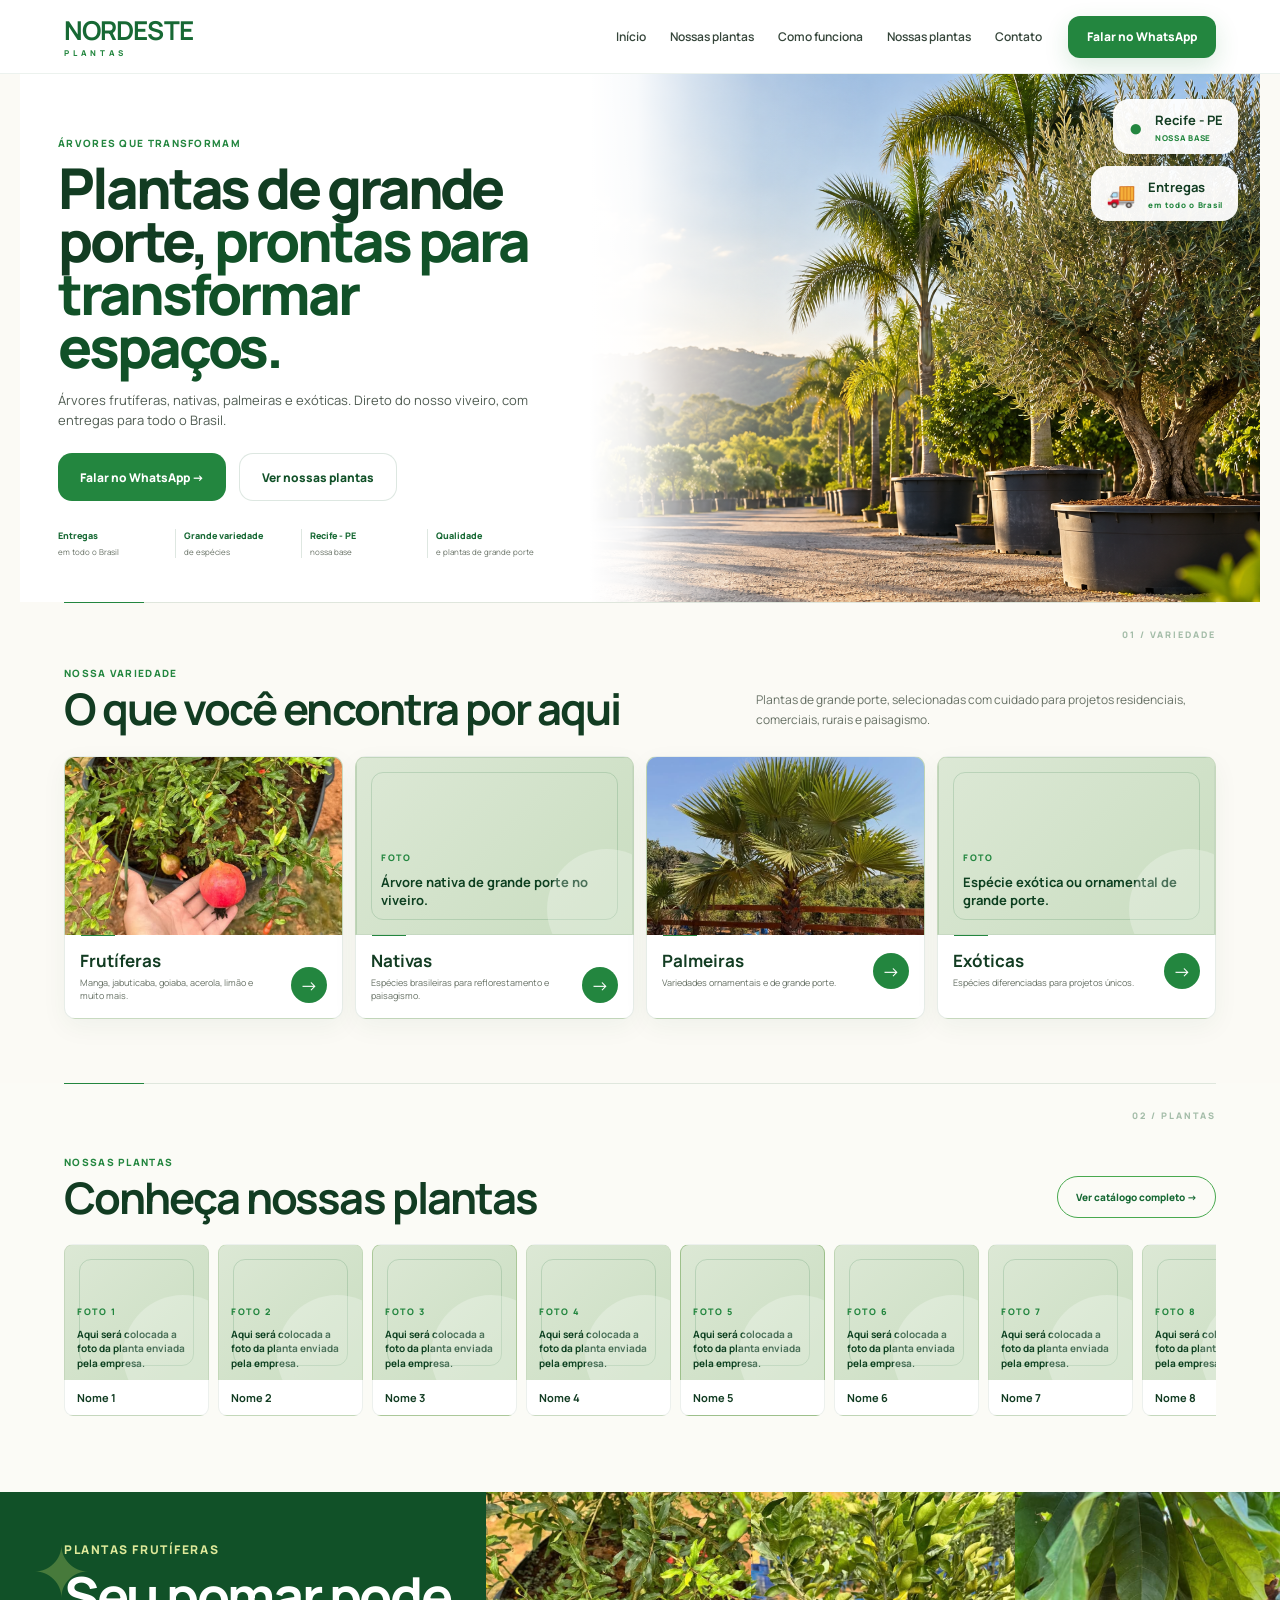
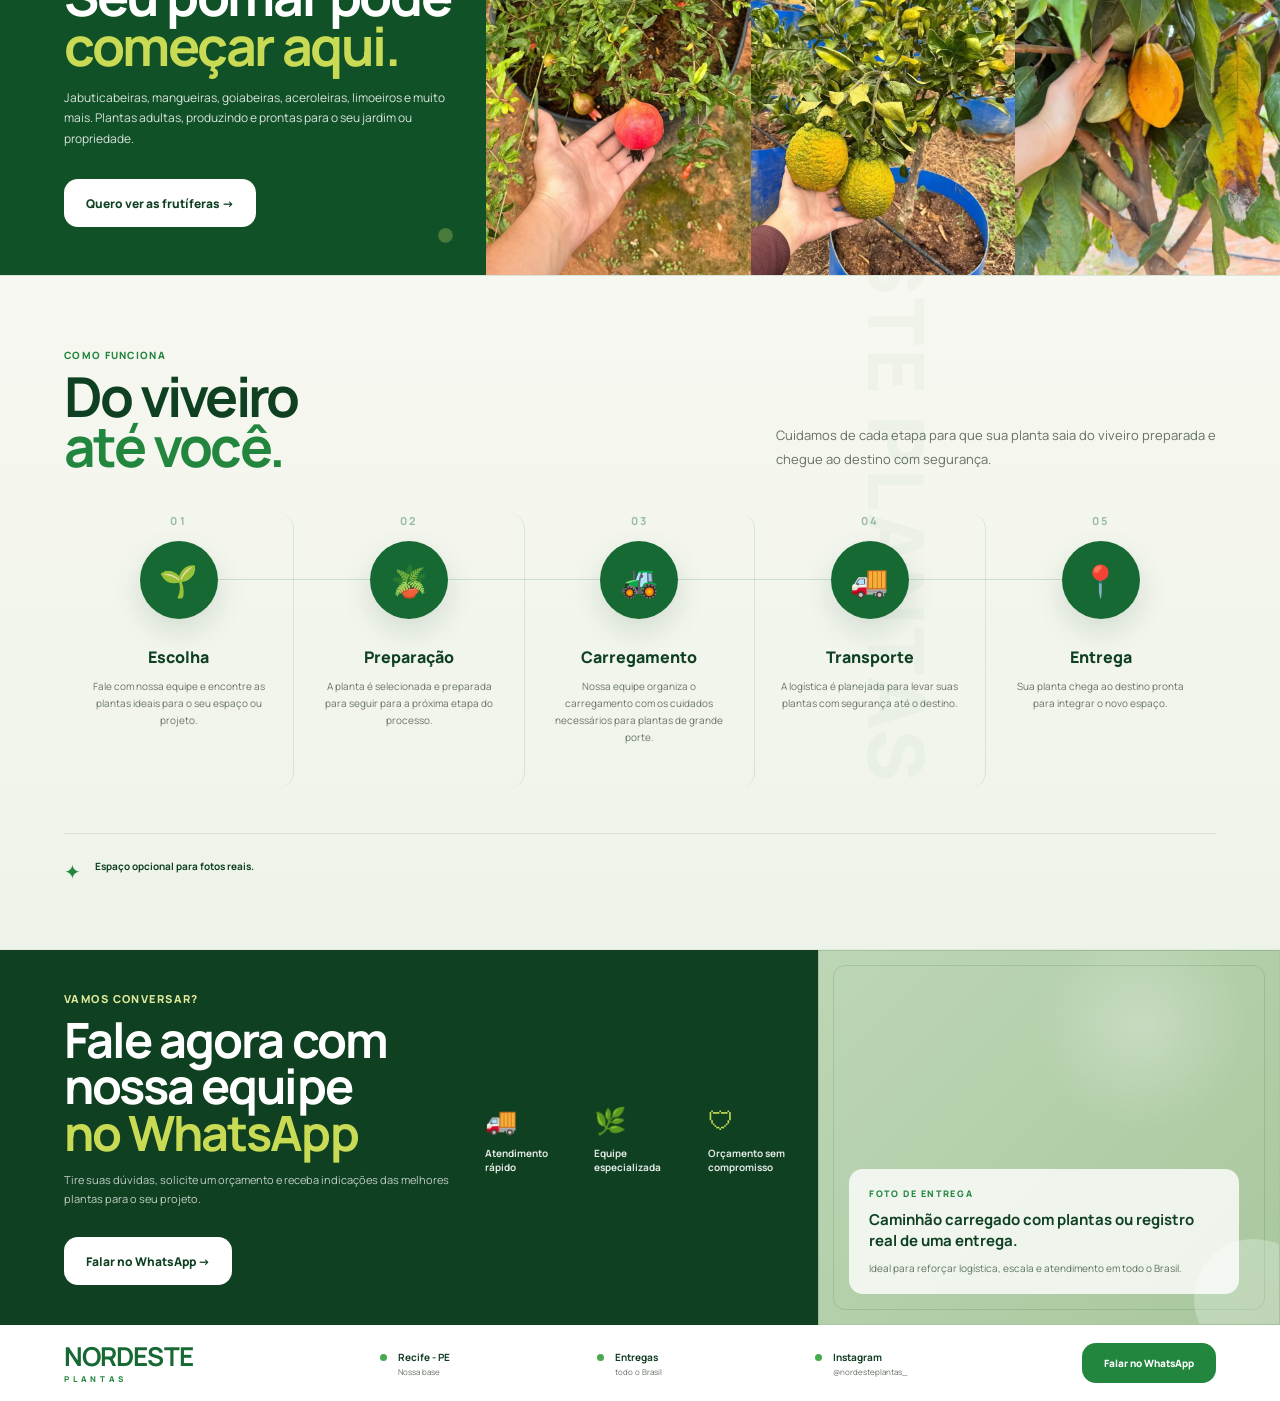
==== commit 4e588157: "alreacoes" ====
--- a/nordeste-plantas-landing/index.html
+++ b/nordeste-plantas-landing/index.html
@@ -106,7 +106,7 @@
 
     <div class="category-grid">
       <article class="category-card">
-        <div class="image-slot category-slot"><span>FOTO</span><strong>Árvore frutífera adulta com frutos visíveis.</strong></div>
+        <div class="category-slot category-photo"><img src="images/fruta01.jpeg" alt="Planta frutífera da Nordeste Plantas" loading="lazy"></div>
         <div class="card-copy">
           <div><h3>Frutíferas</h3><p>Manga, jabuticaba, goiaba, acerola, limão e muito mais.</p></div>
           <a href="#frutiferas">→</a>
@@ -122,7 +122,7 @@
       </article>
 
       <article class="category-card">
-        <div class="image-slot category-slot"><span>FOTO</span><strong>Palmeiras altas alinhadas no viveiro.</strong></div>
+        <div class="category-slot category-photo"><img src="images/palmeiras.jpeg" alt="Palmeiras da Nordeste Plantas" loading="lazy"></div>
         <div class="card-copy">
           <div><h3>Palmeiras</h3><p>Variedades ornamentais e de grande porte.</p></div>
           <a href="#viveiro">→</a>
@@ -205,9 +205,9 @@
     </div>
 
     <div class="fruit-gallery">
-      <div class="image-slot fruit-slot"><span>FOTO 01</span><strong>Jabuticabeira adulta produzindo, com frutos aparentes.</strong></div>
-      <div class="image-slot fruit-slot"><span>FOTO 02</span><strong>Mangueira adulta ou semi-adulta no viveiro.</strong></div>
-      <div class="image-slot fruit-slot"><span>FOTO 03</span><strong>Limoeiro com frutos, fotografado de perto.</strong></div>
+      <div class="fruit-slot fruit-photo"><img src="images/fruta01.jpeg" alt="Plantas frutíferas da Nordeste Plantas — foto 1" loading="lazy"></div>
+      <div class="fruit-slot fruit-photo"><img src="images/fruta02.jpeg" alt="Plantas frutíferas da Nordeste Plantas — foto 2" loading="lazy"></div>
+      <div class="fruit-slot fruit-photo"><img src="images/fruta03.jpeg" alt="Plantas frutíferas da Nordeste Plantas — foto 3" loading="lazy"></div>
     </div>
   </section>
 
--- a/nordeste-plantas-landing/style.css
+++ b/nordeste-plantas-landing/style.css
@@ -1297,6 +1297,8 @@
 .category-card:hover{transform:translateY(-4px);box-shadow:0 16px 38px rgba(23,78,38,.10)}
 .category-slot{min-height:178px;padding:24px;display:flex;flex-direction:column;justify-content:flex-end}
 .category-slot strong{font-size:13px;max-width:240px}
+.category-card .category-photo{padding:0;overflow:hidden}
+.category-photo img{position:absolute;inset:0;width:100%;height:100%;object-fit:cover}
 
 .fruit-section{position:relative}
 .fruit-deco{position:absolute;z-index:3;color:rgba(213,230,110,.28);pointer-events:none}
@@ -1307,6 +1309,8 @@
 .fruit-slot:nth-child(2){background:linear-gradient(180deg,#a9ca95,#99bd84)}
 .fruit-slot:nth-child(3){background:linear-gradient(180deg,#bfd9ac,#adc997)}
 .fruit-slot strong{max-width:220px;color:#164f28;font-size:14px}
+.fruit-gallery .fruit-photo{position:relative;padding:0;overflow:hidden}
+.fruit-gallery .fruit-photo img{position:absolute;inset:0;width:100%;height:100%;object-fit:cover;opacity:1}
 
 .graphic-section{position:relative}
 .section-marker{position:absolute;right:5vw;top:26px;color:rgba(20,86,43,.38);font-size:9px;font-weight:800;letter-spacing:.22em}
@@ -1419,3 +1423,102 @@
 @media(max-width:620px){
   .hero-visual{min-height:330px}
 }
+
+/* Layout responsivo: estas regras ficam após as variantes visuais. */
+@media (max-width: 1050px) {
+  .hero > *, .fruit-section > *, .final-cta > * { min-width: 0; }
+  .hero-visual > img { position: absolute; inset: 0; }
+  .fruit-section, .final-cta { grid-template-columns: minmax(0, 1fr); }
+  .fruit-copy, .cta-copy { padding: 48px 7vw; }
+  .fruit-copy > p, .cta-copy > p { max-width: 640px; font-size: 15px; line-height: 1.75; }
+  .fruit-gallery { min-height: 0; }
+  .fruit-slot { min-height: 260px; }
+  .cta-points { justify-content: flex-start; padding: 0 7vw 36px; }
+  .cta-points div { max-width: 160px; font-size: 13px; line-height: 1.5; }
+  .cta-photo-slot { min-height: 280px; }
+  .section-heading.split { align-items: flex-start; flex-direction: column; gap: 20px; }
+  .section-heading > p { max-width: 640px; font-size: 15px; }
+  .card-copy p { font-size: 13px; line-height: 1.65; }
+  .nursery-track { grid-template-columns: none; grid-auto-flow: column; grid-auto-columns: 220px; gap: 16px; padding-bottom: 16px; scroll-snap-type: x proximity; }
+  .nursery-track article { min-width: 0; scroll-snap-align: start; background: #fff; }
+  .nursery-track article .nursery-slot { min-height: 200px; padding: 24px; }
+  .nursery-slot strong { max-width: none; font-size: 13px; }
+  .nursery-track article > div:last-child { padding: 16px 20px; }
+  .nursery-track article > div:last-child strong { font-size: 16px; }
+  .process-step { border-right: none !important; }
+  .step-copy p, .process-note p { font-size: 13px; }
+  .outline-link, .btn, .footer-cta { min-height: 48px; font-size: 13px; }
+  .site-nav a { display: block; padding: 12px 0; font-size: 15px; }
+  .site-nav { gap: 4px; }
+  section[id] { scroll-margin-top: 92px; }
+}
+
+@media (max-width: 650px) {
+  .site-header { height: 76px; padding: 0 20px; }
+  .menu-button { width: 44px; height: 44px; flex-shrink: 0; }
+  .hero-copy { padding: 44px 20px 28px; }
+  .hero h1 { font-size: clamp(36px, 10vw, 48px); line-height: 1.08; letter-spacing: -.045em; }
+  .hero-text { font-size: 15px; line-height: 1.75; }
+  .eyebrow { font-size: 11px; line-height: 1.6; }
+  .hero-actions { display: grid; grid-template-columns: minmax(0, 1fr); gap: 12px; margin-top: 24px; }
+  .hero-actions .btn { width: 100%; min-height: 52px; font-size: 14px; }
+  .hero-facts { grid-template-columns: repeat(2, minmax(0, 1fr)); gap: 20px 12px; margin-top: 28px; }
+  .hero-facts strong { font-size: 12px; }
+  .hero-facts span { font-size: 11px; line-height: 1.6; }
+  .hero-facts div:nth-child(2) { border-right: 0; }
+  .hero-visual { min-height: 320px; }
+  .hero-badge { right: 16px; padding: 10px 12px; }
+  .hero-badge strong { font-size: 12px; }
+  .hero-badge small { font-size: 9px; }
+  .badge-location { top: 72px; }
+  .badge-delivery { top: 140px; }
+  .catalog-section, .nursery-section, .process-green { padding: 56px 20px; }
+  .section-marker { top: 16px; right: 20px; font-size: 8px; }
+  .section-heading { margin-bottom: 26px; }
+  .section-heading h2 { font-size: clamp(30px, 8.5vw, 38px); line-height: 1.1; letter-spacing: -.04em; }
+  .category-grid { grid-template-columns: minmax(0, 1fr); gap: 20px; }
+  .category-card { background: #fff !important; border-radius: 16px; }
+  .category-slot { min-height: 220px; padding: 24px; }
+  .category-slot strong { font-size: 15px; max-width: 280px; }
+  .image-slot span { font-size: 11px; }
+  .card-copy { padding: 20px; align-items: center; }
+  .card-copy h3 { font-size: 21px; margin-bottom: 6px; }
+  .card-copy > a { width: 44px; height: 44px; }
+  .nursery-track { grid-auto-columns: 85%; gap: 16px; }
+  .nursery-track article { border-radius: 14px; }
+  .nursery-track article .nursery-slot { min-height: 220px; }
+  .nursery-slot strong { font-size: 14px; line-height: 1.65; }
+  .fruit-copy, .cta-copy { padding: 44px 20px 32px; }
+  .fruit-copy h2, .cta-copy h2, .process-intro h2 { font-size: clamp(32px, 9vw, 42px); line-height: 1.08; }
+  .fruit-copy .btn, .cta-copy .btn { width: 100%; min-height: 52px; font-size: 14px; }
+  .fruit-gallery { grid-template-columns: minmax(0, 1fr); }
+  .fruit-slot { min-height: 220px; padding: 28px; }
+  .fruit-slot strong { max-width: 280px; font-size: 15px; }
+  .process-intro { gap: 20px; margin-bottom: 24px; }
+  .process-intro > p { font-size: 15px; line-height: 1.75; }
+  .process-flow { grid-template-columns: minmax(0, 1fr); }
+  .process-step { min-height: 0; padding: 24px 0; grid-template-columns: 56px minmax(0, 1fr); gap: 8px 16px; align-items: start; }
+  .step-number { grid-column: 1; grid-row: 1; font-size: 11px; padding-top: 2px; }
+  .process-step .step-icon { grid-column: 1; grid-row: 2; width: 56px; height: 56px; margin: 0; font-size: 25px; }
+  .step-copy { grid-column: 2; grid-row: 1 / span 2; min-width: 0; }
+  .step-copy h3 { font-size: 18px; margin-bottom: 8px; }
+  .step-copy p { max-width: none; font-size: 14px; line-height: 1.75; }
+  .process-note { margin-top: 24px; gap: 12px; }
+  .process-note p { font-size: 13px; line-height: 1.75; }
+  .cta-points { padding: 0 20px 32px; display: grid; grid-template-columns: minmax(0, 1fr); gap: 18px; }
+  .cta-points div { flex-direction: row; align-items: center; max-width: none; gap: 14px; font-size: 14px; }
+  .cta-points span { width: 32px; flex-shrink: 0; text-align: center; }
+  .final-cta { grid-template-areas: "photo" "points" "contact"; }
+  .final-cta .cta-image { grid-area: photo; }
+  .final-cta .cta-points { grid-area: points; padding: 28px 20px 0; }
+  .final-cta .cta-copy { grid-area: contact; padding: 36px 20px 44px; }
+  .cta-photo-slot { min-height: 260px; padding: 20px; }
+  .cta-photo-slot .image-slot-content { padding: 20px; }
+  .cta-photo-slot .image-slot-content strong { font-size: 15px; line-height: 1.6; }
+  .cta-photo-slot .image-slot-content small { font-size: 12px; }
+  .site-footer { grid-template-columns: minmax(0, 1fr); gap: 24px; padding: 32px 20px; }
+  .footer-item strong { font-size: 14px; }
+  .footer-item span { font-size: 12px; margin-top: 5px; }
+  .footer-cta { width: 100%; }
+  .fruit-deco, .process-watermark { display: none; }
+}
